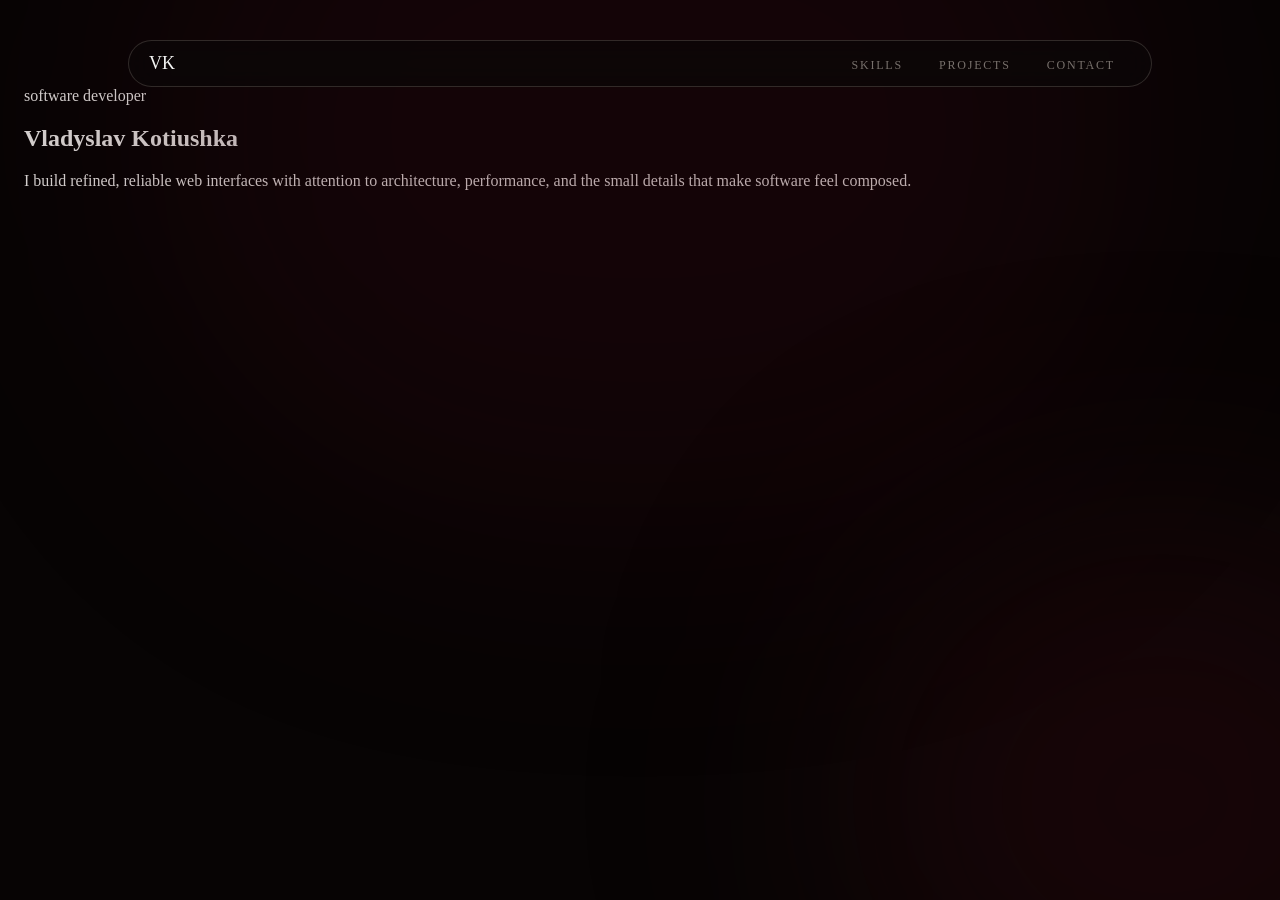
==== portfolio-full/index.html @ 4b518d60 "add some structure and header" ====
<!doctype html>
<html lang="en">
  <head>
    <meta charset="UTF-8" />
    <meta name="viewport" content="width=device-width, initial-scale=1.0" />
    <title>Vladyslav Kotiushka</title>
    <link rel="stylesheet" href="./css/style.css" />
  </head>

  <div class="page">
    <div class="background">
      <div class="glow glow-top"></div>
      <div class="glow glow-bottom"></div>
      <div class="noise"></div>
    </div>

    <body>
      <header class="header">
        <a class="header__logo" href="#top">VK</a>

        <nav class="header__nav">
          <a href="#skills" class="header__link">skills</a>
          <a href="#projects" class="header__link">projects</a>
          <a href="#contact" class="header__link">contact</a>
        </nav>
      </header>

      <main class="main">
        <section class="hero">
          <div class="hero__card">
            <div class="hero__intro">
              <div class="hero__position">
                <span class="position__line"></span>
                <p class="position">software developer</p>
              </div>

              <h1 class="hero__title">Vladyslav Kotiushka</h1>
              <p class="hero__descripton">
                I build refined, reliable web interfaces with attention to
                architecture, performance, and the small details that make
                software feel composed.
              </p>

              <div class="contact-card">
                <!-- TODO -->
              </div>
            </div>
          </div>
        </section>
      </main>

      <section></section>
    </body>
  </div>
</html>
---- portfolio-full/css/style.css ----
* {
  box-sizing: border-box;
}

body {
  margin: 0;
  padding: 0;
}

.page {
  padding: 24px;

  min-height: 100vh;
  background: #070404;
  color: #d6d3d1;
  position: relative;
  overflow-x: hidden;
}

.glow-top {
  position: fixed;
  top: -28%;
  left: 50%;
  width: 980px;
  height: 760px;
  transform: translateX(-50%);
  background: rgba(75, 8, 23, 0.2);
  border-radius: 999px;
  filter: blur(130px);
  pointer-events: none;
}

.glow-bottom {
  position: fixed;
  right: -15%;
  bottom: -20%;
  width: 620px;
  height: 560px;
  background: rgba(34, 7, 10, 0.6);
  border-radius: 999px;
  filter: blur(120px);
  pointer-events: none;
}

.header {
  display: flex;
  justify-content: space-between;
  align-items: center;

  max-width: 1024px;
  width: 100%;
  margin: 0 auto;

  border: 1px solid rgba(120, 113, 108, 0.35);
  background: rgba(11, 7, 7, 0.75);
  border-radius: 999px;
  padding: 12px 20px;

  backdrop-filter: blur(24px);

  position: sticky;
  top: 16px;
  z-index: 30;
}

.header__logo {
  font-size: 18px;
  color: #f5f5f4;
  text-decoration: none;
}

.header__link {
  padding: 8px 16px;
  border-radius: 999px;
  color: #78716c;
  font-size: 12px;
  text-transform: uppercase;
  letter-spacing: 0.15em;
  text-decoration: none;
  transition: 0.25s ease;
}

.header__link:hover {
  background: rgba(28, 25, 23, 0.7);
  color: #f5f5f4;
}

/* .header__link {
  text-transform: uppercase;
  letter-spacing: 0.18em;
  text-decoration: none;
  transition: 0.25s ease;
}

.header__link:hover {

} */
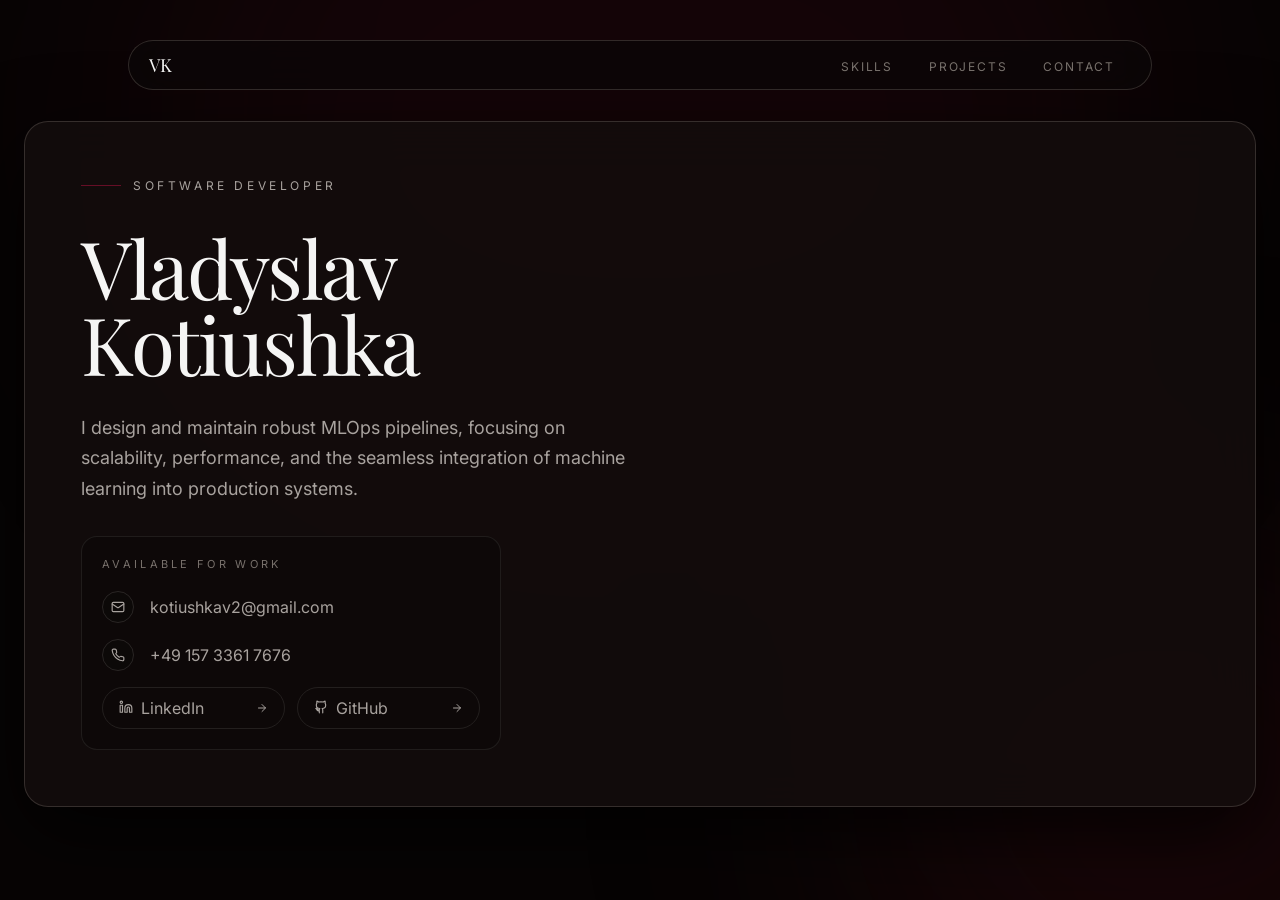
==== commit 63e37ddc: "add hero intro" ====
--- a/portfolio-full/index.html
+++ b/portfolio-full/index.html
@@ -4,17 +4,23 @@
     <meta charset="UTF-8" />
     <meta name="viewport" content="width=device-width, initial-scale=1.0" />
     <title>Vladyslav Kotiushka</title>
+    <link rel="preconnect" href="https://fonts.gstatic.com" crossorigin />
+    <link rel="preconnect" href="https://fonts.googleapis.com" />
+    <link
+      href="https://fonts.googleapis.com/css2?family=Inter:ital,opsz,wght@0,14..32,100..900;1,14..32,100..900&family=Playfair+Display:ital,wght@0,400..900;1,400..900&display=swap"
+      rel="stylesheet"
+    />
     <link rel="stylesheet" href="./css/style.css" />
   </head>
 
-  <div class="page">
-    <div class="background">
-      <div class="glow glow-top"></div>
-      <div class="glow glow-bottom"></div>
-      <div class="noise"></div>
-    </div>
+  <body>
+    <div class="page">
+      <div class="background">
+        <div class="glow glow-top"></div>
+        <div class="glow glow-bottom"></div>
+        <div class="noise"></div>
+      </div>
 
-    <body>
       <header class="header">
         <a class="header__logo" href="#top">VK</a>
 
@@ -26,7 +32,7 @@
       </header>
 
       <main class="main">
-        <section class="hero">
+        <section class="hero" id="top">
           <div class="hero__card">
             <div class="hero__intro">
               <div class="hero__position">
@@ -35,21 +41,152 @@
               </div>
 
               <h1 class="hero__title">Vladyslav Kotiushka</h1>
-              <p class="hero__descripton">
-                I build refined, reliable web interfaces with attention to
-                architecture, performance, and the small details that make
-                software feel composed.
+              <p class="hero__description">
+                I design and maintain robust MLOps pipelines, focusing on
+                scalability, performance, and the seamless integration of
+                machine learning into production systems.
               </p>
 
-              <div class="contact-card">
-                <!-- TODO -->
+              <div class="contact-card" id="contact">
+                <p class="card__available-for-work">available for work</p>
+                <div class="card__contacts">
+                  <a href="mailto:kotiushkav2@gmail.com" class="contact__link">
+                    <span class="contact-link__content">
+                      <span class="contact-link__icon">
+                        <svg
+                          width="14"
+                          height="14"
+                          viewBox="0 0 24 24"
+                          fill="none"
+                          stroke="currentColor"
+                          stroke-width="2"
+                          stroke-linecap="round"
+                          stroke-linejoin="round"
+                        >
+                          <rect
+                            width="20"
+                            height="16"
+                            x="2"
+                            y="4"
+                            rx="2"
+                          ></rect>
+                          <path
+                            d="m22 7-8.97 5.7a1.94 1.94 0 0 1-2.06 0L2 7"
+                          ></path>
+                        </svg>
+                      </span>
+                      <span>kotiushkav2@gmail.com</span>
+                    </span>
+                  </a>
+
+                  <a href="tel:+4915733617676" class="contact__link">
+                    <span class="contact-link__content">
+                      <span class="contact-link__icon">
+                        <svg
+                          width="14"
+                          height="14"
+                          viewBox="0 0 24 24"
+                          fill="none"
+                          stroke="currentColor"
+                          stroke-width="2"
+                          stroke-linecap="round"
+                          stroke-linejoin="round"
+                        >
+                          <path
+                            d="M22 16.92v3a2 2 0 0 1-2.18 2 19.79 19.79 0 0 1-8.63-3.07 19.5 19.5 0 0 1-6-6A19.79 19.79 0 0 1 2.08 4.18 2 2 0 0 1 4.06 2h3a2 2 0 0 1 2 1.72c.12.9.33 1.77.62 2.6a2 2 0 0 1-.45 2.11L8.09 9.91a16 16 0 0 0 6 6l1.48-1.14a2 2 0 0 1 2.11-.45c.83.29 1.7.5 2.6.62A2 2 0 0 1 22 16.92z"
+                          ></path>
+                        </svg>
+                      </span>
+                      <span>+49 157 3361 7676</span>
+                    </span>
+                  </a>
+                </div>
+
+                <div class="card__social">
+                  <a
+                    href="https://www.linkedin.com/in/vladyslav-kotiushka-b0683431a/"
+                    class="social-link"
+                  >
+                    <span class="social-link__content">
+                      <span class="social-link__icon">
+                        <svg
+                          width="14"
+                          height="14"
+                          viewBox="0 0 24 24"
+                          fill="none"
+                          stroke="currentColor"
+                          stroke-width="2"
+                          stroke-linecap="round"
+                          stroke-linejoin="round"
+                        >
+                          <path
+                            d="M16 8a6 6 0 0 1 6 6v7h-4v-7a2 2 0 0 0-4 0v7h-4v-7a6 6 0 0 1 6-6z"
+                          ></path>
+                          <rect width="4" height="12" x="2" y="9"></rect>
+                          <circle cx="4" cy="4" r="2"></circle>
+                        </svg>
+                      </span>
+                      <span>LinkedIn</span>
+                    </span>
+                    <span class="social-link__arrow">
+                      <svg
+                        width="12"
+                        height="12"
+                        viewBox="0 0 24 24"
+                        fill="none"
+                        stroke="currentColor"
+                        stroke-width="2"
+                        stroke-linecap="round"
+                        stroke-linejoin="round"
+                      >
+                        <path d="M5 12h14"></path>
+                        <path d="m12 5 7 7-7 7"></path>
+                      </svg>
+                    </span>
+                  </a>
+
+                  <a href="https://github.com/kotiushka" class="social-link">
+                    <span class="social-link__content">
+                      <span class="social-link__icon">
+                        <svg
+                          width="14"
+                          height="14"
+                          viewBox="0 0 24 24"
+                          fill="none"
+                          stroke="currentColor"
+                          stroke-width="2"
+                          stroke-linecap="round"
+                          stroke-linejoin="round"
+                        >
+                          <path
+                            d="M15 22v-4a4.8 4.8 0 0 0-1-3.5c3 0 6-2 6-5.5.08-1.25-.27-2.48-1-3.5.28-1.15.28-2.35 0-3.5 0 0-1 0-3 1.5-2.64-.5-5.36-.5-8 0C6 2 5 2 5 2c-.3 1.15-.3 2.35 0 3.5A5.4 5.4 0 0 0 4 9c0 3.5 3 5.5 6 5.5-.39.49-.68 1.3-.8 2.1-.7.32-2.5.88-3.6-1.02 0 0-.65-1.18-1.9-1.27 0 0-1.2-.02-.08.75 0 0 .8.38 1.35 1.8 0 0 .72 2.2 4.18 1.45V22"
+                          ></path>
+                        </svg>
+                      </span>
+                      <span>GitHub</span>
+                    </span>
+                    <span class="social-link__arrow">
+                      <svg
+                        width="12"
+                        height="12"
+                        viewBox="0 0 24 24"
+                        fill="none"
+                        stroke="currentColor"
+                        stroke-width="2"
+                        stroke-linecap="round"
+                        stroke-linejoin="round"
+                      >
+                        <path d="M5 12h14"></path>
+                        <path d="m12 5 7 7-7 7"></path>
+                      </svg>
+                    </span>
+                  </a>
+                </div>
               </div>
             </div>
           </div>
         </section>
       </main>
-
-      <section></section>
-    </body>
-  </div>
+    </div>
+  </body>
 </html>
--- a/portfolio-full/css/style.css
+++ b/portfolio-full/css/style.css
@@ -1,10 +1,17 @@
 * {
   box-sizing: border-box;
+}
+
+.hero__title,
+.section-title,
+.header__logo {
+  font-family: "Playfair Display", Georgia, serif;
 }
 
 body {
   margin: 0;
   padding: 0;
+  font-family: "Inter", Arial, sans-serif;
 }
 
 .page {
@@ -85,13 +92,153 @@
   color: #f5f5f4;
 }
 
-/* .header__link {
+.hero {
+  min-height: calc(100vh - 120px);
+  display: flex;
+  align-items: center;
+  justify-content: center;
+}
+
+.hero__card {
+  width: 100%;
+  position: relative;
+  overflow: hidden;
+
+  padding: 56px;
+  border-radius: 24px;
+  border: 1px solid rgba(120, 113, 108, 0.35);
+  background: rgba(19, 13, 13, 0.9);
+  box-shadow: 0 25px 80px rgba(0, 0, 0, 0.8);
+  backdrop-filter: blur(24px);
+}
+
+.hero__position {
+  display: flex;
+  align-items: center;
+  gap: 12px;
+  margin-bottom: 36px;
+}
+
+.position__line {
+  width: 40px;
+  height: 1px;
+  background: rgba(159, 18, 57, 0.6);
+}
+
+.position {
+  margin: 0;
+  color: #a8a29e;
+  font-size: 12px;
   text-transform: uppercase;
-  letter-spacing: 0.18em;
-  text-decoration: none;
-  transition: 0.25s ease;
-}
-
-.header__link:hover {
-
-} */
+  letter-spacing: 0.3em;
+}
+
+.hero__title {
+  margin: 0px;
+  max-width: 520px;
+  font-size: clamp(48px, 8vw, 80px);
+  line-height: 0.95;
+  font-weight: 300;
+  letter-spacing: -0.03em;
+  color: #f5f5f4;
+}
+
+.hero__description {
+  margin: 32px 0 0;
+  max-width: 560px;
+
+  color: #a8a29e;
+  line-height: 1.7;
+  font-size: 18px;
+}
+
+.contact-card {
+  margin-top: 32px;
+  padding: 20px;
+  max-width: 420px;
+
+  border: 1px solid rgba(41, 37, 36, 0.7);
+  border-radius: 16px;
+  background: rgba(0, 0, 0, 0.2);
+
+  scroll-margin-top: 120px;
+}
+
+.card__available-for-work {
+  margin: 0 0 20px;
+  color: #78716c;
+  font-size: 11px;
+  letter-spacing: 0.3em;
+  text-transform: uppercase;
+}
+
+.card__contacts {
+  display: flex;
+  flex-direction: column;
+  gap: 16px;
+}
+
+.contact__link {
+  display: flex;
+  align-items: center;
+  gap: 16px;
+  color: #a8a29e;
+  text-decoration: none;
+  transition: transform 0.25s ease;
+}
+
+.contact__link:hover {
+  color: #f5f5f4;
+}
+
+.contact-link__content {
+  display: flex;
+  align-items: center;
+  gap: 16px;
+}
+
+.contact-link__icon {
+  width: 32px;
+  height: 32px;
+
+  display: flex;
+  align-items: center;
+  justify-content: center;
+
+  border: 1px solid #292524;
+  border-radius: 50%;
+  background: rgba(12, 10, 9, 0.6);
+}
+
+.card__social {
+  display: grid;
+  grid-template-columns: repeat(2, 1fr);
+  gap: 12px;
+  padding-top: 16px;
+}
+
+.social-link {
+  display: flex;
+  align-items: center;
+  justify-content: space-between;
+  color: #a8a29e;
+  text-decoration: none;
+
+  padding: 10px 16px;
+  border: 1px solid rgba(41, 37, 36, 0.8);
+  border-radius: 999px;
+  transition: transform 0.25s ease;
+}
+
+.social-link:hover {
+  border-color: #57534e;
+  background: rgba(28, 25, 23, 0.4);
+  color: #f5f5f4;
+}
+
+.social-link__content {
+  display: flex;
+  align-items: center;
+
+  gap: 8px;
+}
